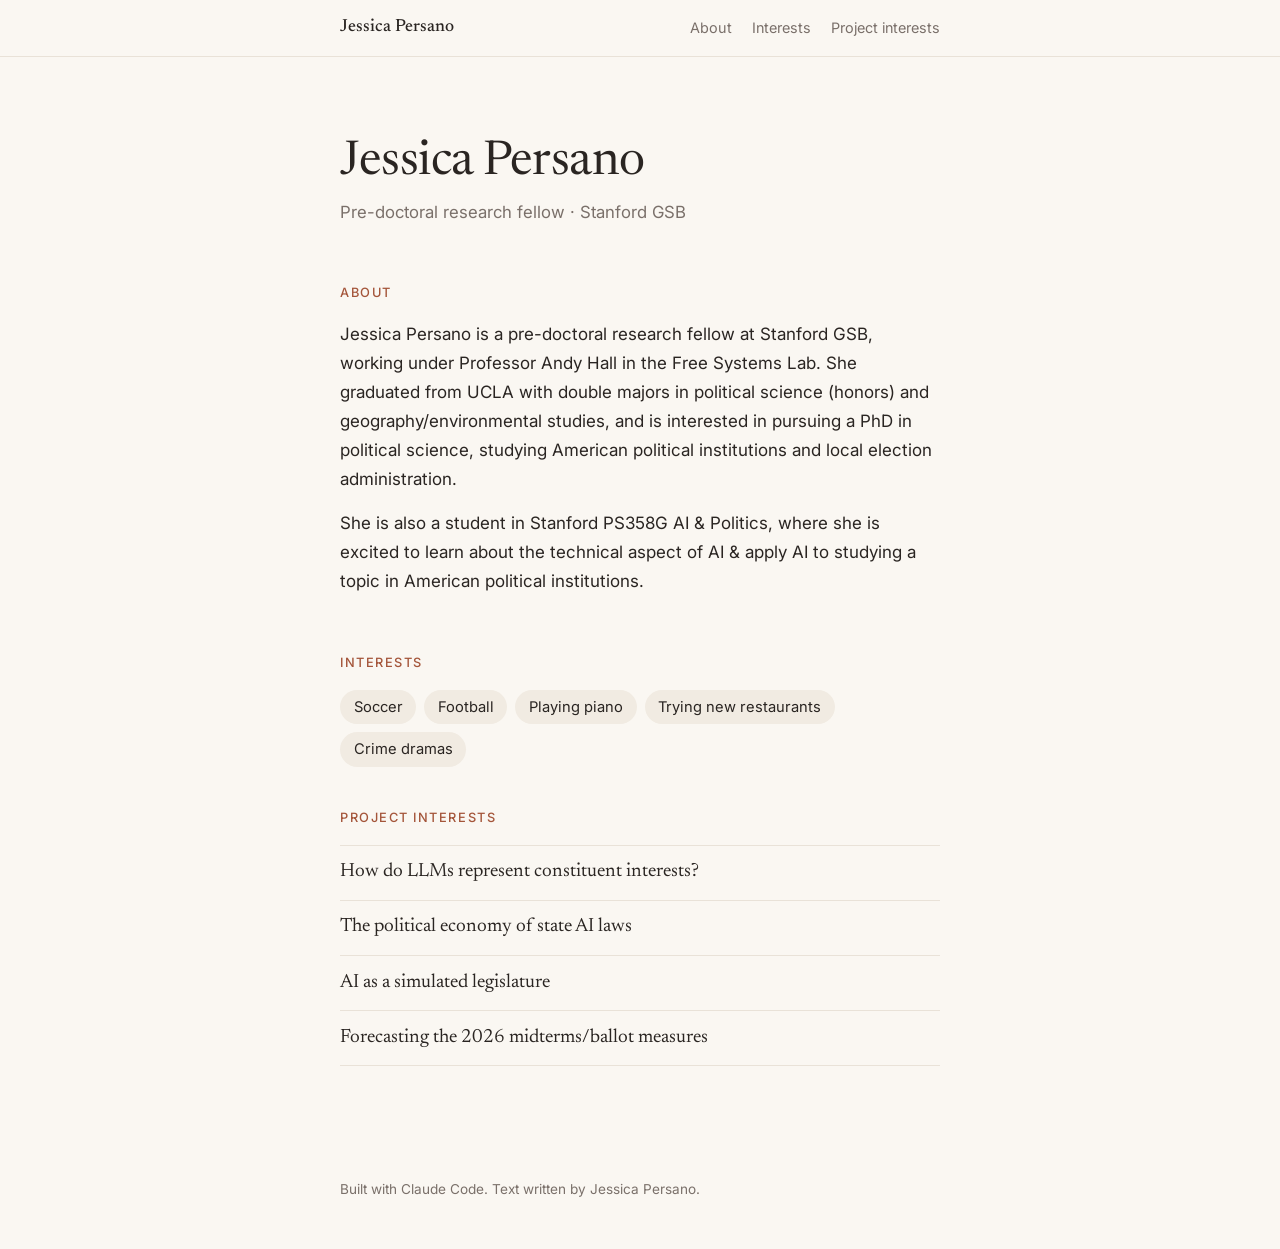
==== index.html @ b298a1b1 "Add personal website for POLISCI 158 Section Assignment 1 Co-Authored-By: Claude Opus 5.5 <noreply@a" ====
<!DOCTYPE html>
<html lang="en">
<head>
<meta charset="utf-8">
<meta name="viewport" content="width=device-width, initial-scale=1">
<title>Jessica Persano</title>
<meta name="description" content="Jessica Persano: pre-doctoral research fellow at Stanford GSB.">
<link rel="preconnect" href="https://fonts.googleapis.com">
<link rel="preconnect" href="https://fonts.gstatic.com" crossorigin>
<link href="https://fonts.googleapis.com/css2?family=Newsreader:opsz,wght@6..72,400;6..72,500&family=Inter:wght@400;500&display=swap" rel="stylesheet">
<link rel="stylesheet" href="style.css">
</head>
<body>

<header class="site-header">
  <div class="wrap">
    <a class="name" href="#top">Jessica Persano</a>
    <nav aria-label="Sections">
      <a href="#about">About</a>
      <a href="#interests">Interests</a>
      <a href="#projects">Project interests</a>
    </nav>
  </div>
</header>

<main id="top" class="wrap">

  <section class="intro">
    <h1>Jessica Persano</h1>
    <p class="role">Pre-doctoral research fellow · Stanford GSB</p>
  </section>

  <section id="about">
    <h2>About</h2>
    <p>Jessica Persano is a pre-doctoral research fellow at Stanford GSB, working under Professor Andy Hall in the Free Systems Lab. She graduated from UCLA with double majors in political science (honors) and geography/environmental studies, and is interested in pursuing a PhD in political science, studying American political institutions and local election administration.</p>
    <p>She is also a student in Stanford PS358G AI &amp; Politics, where she is excited to learn about the technical aspect of AI &amp; apply AI to studying a topic in American political institutions.</p>
  </section>

  <section id="interests">
    <h2>Interests</h2>
    <ul class="tags">
      <li>Soccer</li>
      <li>Football</li>
      <li>Playing piano</li>
      <li>Trying new restaurants</li>
      <li>Crime dramas</li>
    </ul>
  </section>

  <section id="projects">
    <h2>Project interests</h2>
    <ul class="projects">
      <li>How do LLMs represent constituent interests?</li>
      <li>The political economy of state AI laws</li>
      <li>AI as a simulated legislature</li>
      <li>Forecasting the 2026 midterms/ballot measures</li>
    </ul>
  </section>

</main>

<footer class="site-footer">
  <div class="wrap">Built with Claude Code. Text written by Jessica Persano.</div>
</footer>

</body>
</html>
---- style.css ----
/* Warm, minimal personal site */

:root {
  --bg: #faf7f2;
  --fg: #2a2522;
  --muted: #7a706a;
  --line: #e9e2d8;
  --accent: #a4553a;
  --tag-bg: #f1ebe2;
  --font-heading: "Newsreader", Georgia, serif;
  --font-body: "Inter", system-ui, -apple-system, "Segoe UI", sans-serif;
}

* { box-sizing: border-box; }

html { scroll-behavior: smooth; scroll-padding-top: 4.5rem; }

body {
  margin: 0;
  background: var(--bg);
  color: var(--fg);
  font: 17px/1.7 var(--font-body);
  -webkit-font-smoothing: antialiased;
}

.wrap { max-width: 40rem; margin: 0 auto; padding: 0 1.25rem; }

a { color: var(--accent); text-underline-offset: 3px; }

/* Header */
.site-header {
  position: sticky; top: 0; z-index: 10;
  background: rgba(250, 247, 242, .92);
  backdrop-filter: blur(6px);
  border-bottom: 1px solid var(--line);
}
.site-header .wrap {
  display: flex; align-items: center; justify-content: space-between;
  gap: 1rem; min-height: 3.5rem; flex-wrap: wrap;
}
.site-header .name {
  font-family: var(--font-heading); font-size: 1.1rem; font-weight: 500;
  color: var(--fg); text-decoration: none;
}
.site-header nav { display: flex; gap: 1.25rem; font-size: .9rem; }
.site-header nav a { color: var(--muted); text-decoration: none; }
.site-header nav a:hover { color: var(--accent); }

/* Intro */
.intro { padding: 5rem 0 1rem; }
h1 {
  font-family: var(--font-heading); font-weight: 400;
  font-size: 3rem; line-height: 1.1; margin: 0 0 .5rem; letter-spacing: -.01em;
}
.role { color: var(--muted); margin: 0; font-size: 1.05rem; }

/* Sections */
section { padding: 2.5rem 0 0; }
h2 {
  font-family: var(--font-body); font-weight: 500;
  font-size: .8rem; letter-spacing: .12em; text-transform: uppercase;
  color: var(--accent); margin: 0 0 1rem;
}
p { margin: 0 0 1rem; }

/* Interests as tags */
.tags { list-style: none; padding: 0; margin: 0; display: flex; flex-wrap: wrap; gap: .5rem; }
.tags li {
  background: var(--tag-bg); border-radius: 99px;
  padding: .3rem .85rem; font-size: .92rem;
}

/* Project interests */
.projects { list-style: none; padding: 0; margin: 0; }
.projects li {
  font-family: var(--font-heading); font-size: 1.2rem; line-height: 1.4;
  padding: .85rem 0; border-top: 1px solid var(--line);
}
.projects li:last-child { border-bottom: 1px solid var(--line); }

/* Footer */
.site-footer {
  margin-top: 5rem; padding: 2rem 0 3rem;
  color: var(--muted); font-size: .85rem;
}

a:focus-visible { outline: 2px solid var(--accent); outline-offset: 3px; }

@media (max-width: 560px) {
  .intro { padding-top: 3rem; }
  h1 { font-size: 2.3rem; }
  .site-header nav { gap: .9rem; font-size: .85rem; }
  .projects li { font-size: 1.1rem; }
}
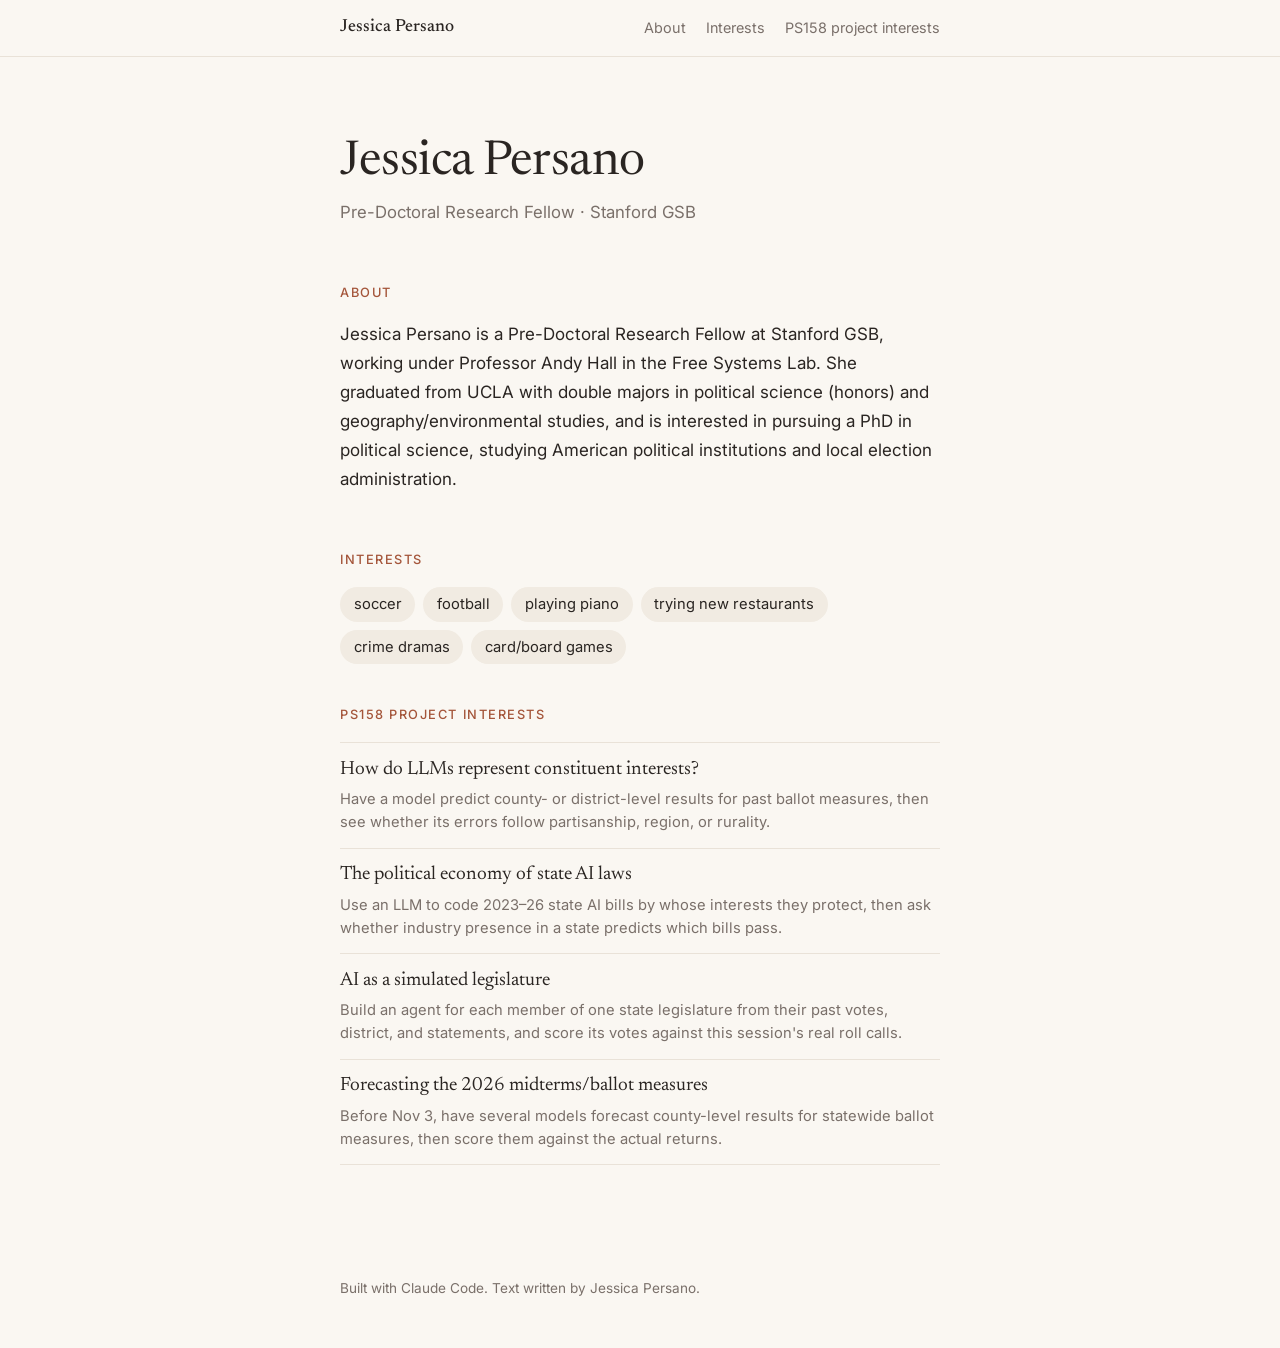
==== commit 353d21c3: "Add project subtitles, trim About, update interests and headings Co-Authored-By: Claude Opus 5.5 <no" ====
--- a/index.html
+++ b/index.html
@@ -18,7 +18,7 @@
     <nav aria-label="Sections">
       <a href="#about">About</a>
       <a href="#interests">Interests</a>
-      <a href="#projects">Project interests</a>
+      <a href="#projects">PS158 project interests</a>
     </nav>
   </div>
 </header>
@@ -27,33 +27,37 @@
 
   <section class="intro">
     <h1>Jessica Persano</h1>
-    <p class="role">Pre-doctoral research fellow · Stanford GSB</p>
+    <p class="role">Pre-Doctoral Research Fellow · Stanford GSB</p>
   </section>
 
   <section id="about">
     <h2>About</h2>
-    <p>Jessica Persano is a pre-doctoral research fellow at Stanford GSB, working under Professor Andy Hall in the Free Systems Lab. She graduated from UCLA with double majors in political science (honors) and geography/environmental studies, and is interested in pursuing a PhD in political science, studying American political institutions and local election administration.</p>
-    <p>She is also a student in Stanford PS358G AI &amp; Politics, where she is excited to learn about the technical aspect of AI &amp; apply AI to studying a topic in American political institutions.</p>
+    <p>Jessica Persano is a Pre-Doctoral Research Fellow at Stanford GSB, working under Professor Andy Hall in the Free Systems Lab. She graduated from UCLA with double majors in political science (honors) and geography/environmental studies, and is interested in pursuing a PhD in political science, studying American political institutions and local election administration.</p>
   </section>
 
   <section id="interests">
     <h2>Interests</h2>
     <ul class="tags">
-      <li>Soccer</li>
-      <li>Football</li>
-      <li>Playing piano</li>
-      <li>Trying new restaurants</li>
-      <li>Crime dramas</li>
+      <li>soccer</li>
+      <li>football</li>
+      <li>playing piano</li>
+      <li>trying new restaurants</li>
+      <li>crime dramas</li>
+      <li>card/board games</li>
     </ul>
   </section>
 
   <section id="projects">
-    <h2>Project interests</h2>
+    <h2>PS158 project interests</h2>
     <ul class="projects">
-      <li>How do LLMs represent constituent interests?</li>
-      <li>The political economy of state AI laws</li>
-      <li>AI as a simulated legislature</li>
-      <li>Forecasting the 2026 midterms/ballot measures</li>
+      <li>How do LLMs represent constituent interests?
+        <span>Have a model predict county- or district-level results for past ballot measures, then see whether its errors follow partisanship, region, or rurality.</span></li>
+      <li>The political economy of state AI laws
+        <span>Use an LLM to code 2023–26 state AI bills by whose interests they protect, then ask whether industry presence in a state predicts which bills pass.</span></li>
+      <li>AI as a simulated legislature
+        <span>Build an agent for each member of one state legislature from their past votes, district, and statements, and score its votes against this session's real roll calls.</span></li>
+      <li>Forecasting the 2026 midterms/ballot measures
+        <span>Before Nov 3, have several models forecast county-level results for statewide ballot measures, then score them against the actual returns.</span></li>
     </ul>
   </section>
 
--- a/style.css
+++ b/style.css
@@ -77,6 +77,10 @@
   padding: .85rem 0; border-top: 1px solid var(--line);
 }
 .projects li:last-child { border-bottom: 1px solid var(--line); }
+.projects li span {
+  display: block; margin-top: .3rem;
+  font-family: var(--font-body); font-size: .92rem; line-height: 1.55; color: var(--muted);
+}
 
 /* Footer */
 .site-footer {
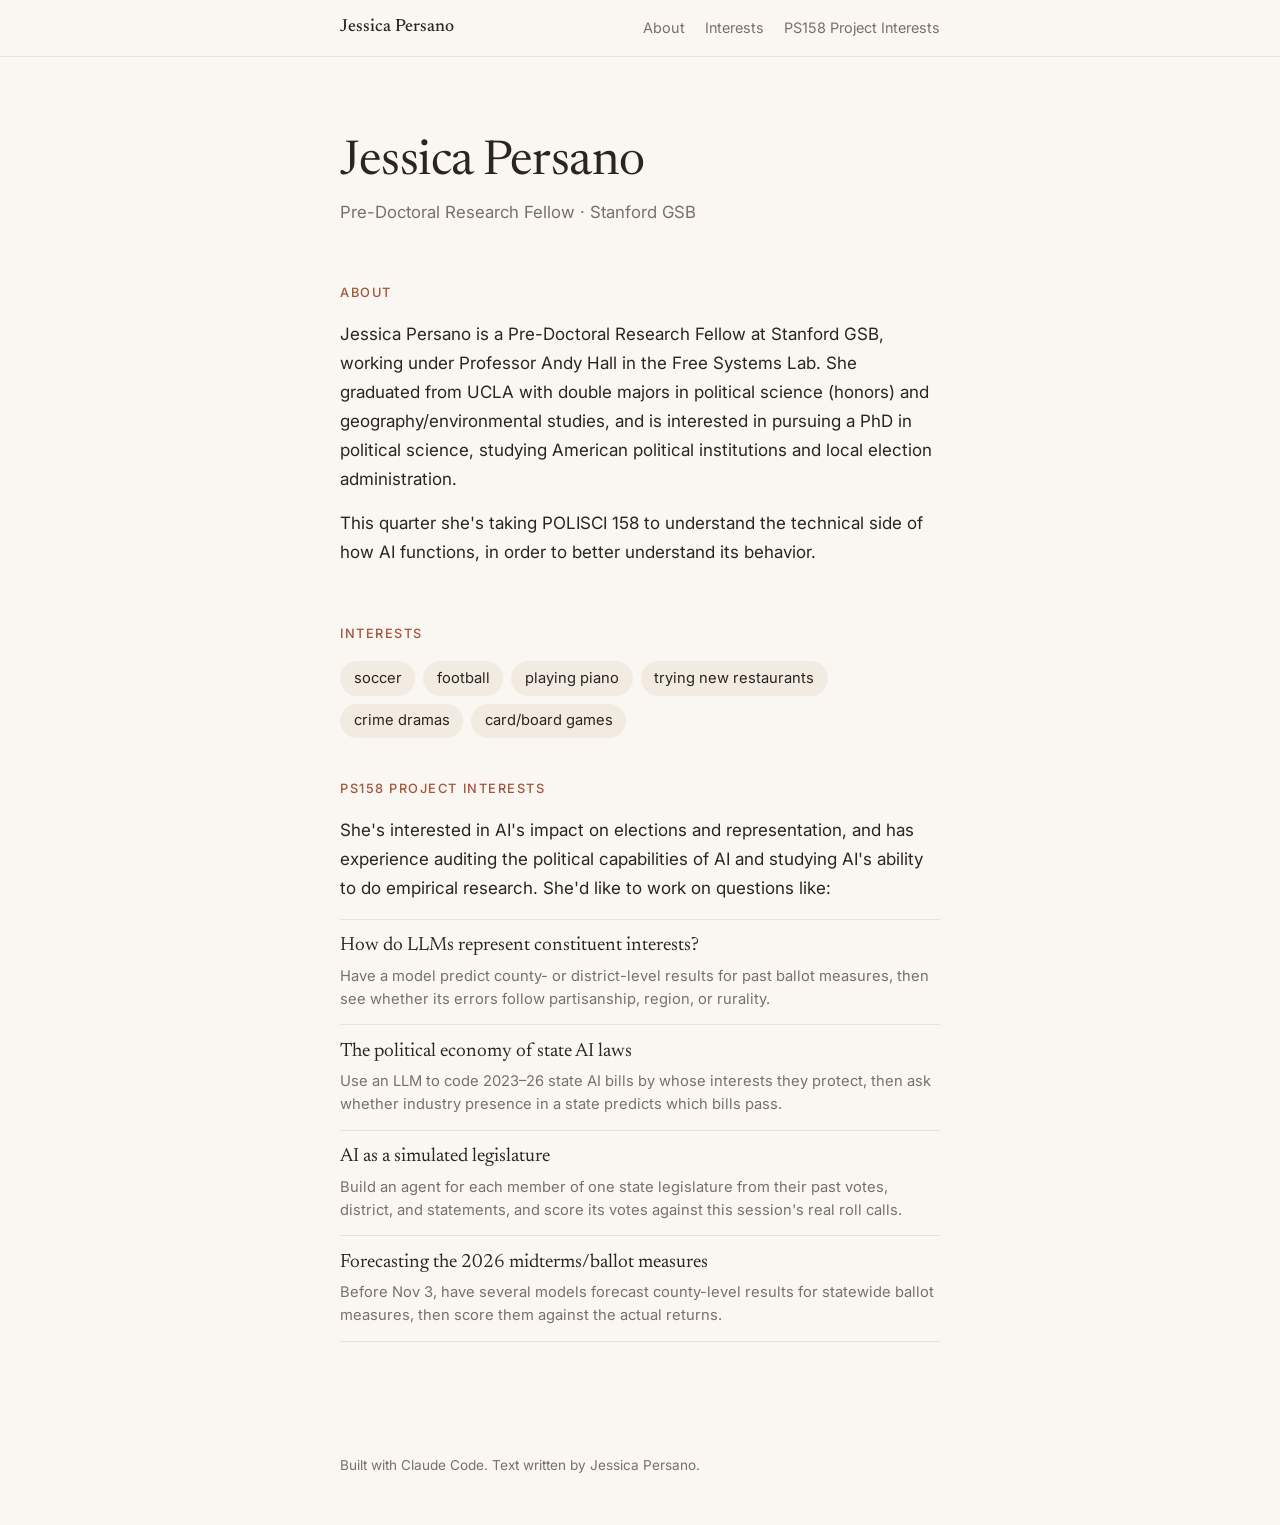
==== commit eed62d1f: "Add POLISCI 158 goal and project interests intro; capitalize nav link Co-Authored-By: Claude Opus 5." ====
--- a/index.html
+++ b/index.html
@@ -18,7 +18,7 @@
     <nav aria-label="Sections">
       <a href="#about">About</a>
       <a href="#interests">Interests</a>
-      <a href="#projects">PS158 project interests</a>
+      <a href="#projects">PS158 Project Interests</a>
     </nav>
   </div>
 </header>
@@ -33,6 +33,7 @@
   <section id="about">
     <h2>About</h2>
     <p>Jessica Persano is a Pre-Doctoral Research Fellow at Stanford GSB, working under Professor Andy Hall in the Free Systems Lab. She graduated from UCLA with double majors in political science (honors) and geography/environmental studies, and is interested in pursuing a PhD in political science, studying American political institutions and local election administration.</p>
+    <p>This quarter she's taking POLISCI 158 to understand the technical side of how AI functions, in order to better understand its behavior.</p>
   </section>
 
   <section id="interests">
@@ -49,6 +50,7 @@
 
   <section id="projects">
     <h2>PS158 project interests</h2>
+    <p>She's interested in AI's impact on elections and representation, and has experience auditing the political capabilities of AI and studying AI's ability to do empirical research. She'd like to work on questions like:</p>
     <ul class="projects">
       <li>How do LLMs represent constituent interests?
         <span>Have a model predict county- or district-level results for past ballot measures, then see whether its errors follow partisanship, region, or rurality.</span></li>
